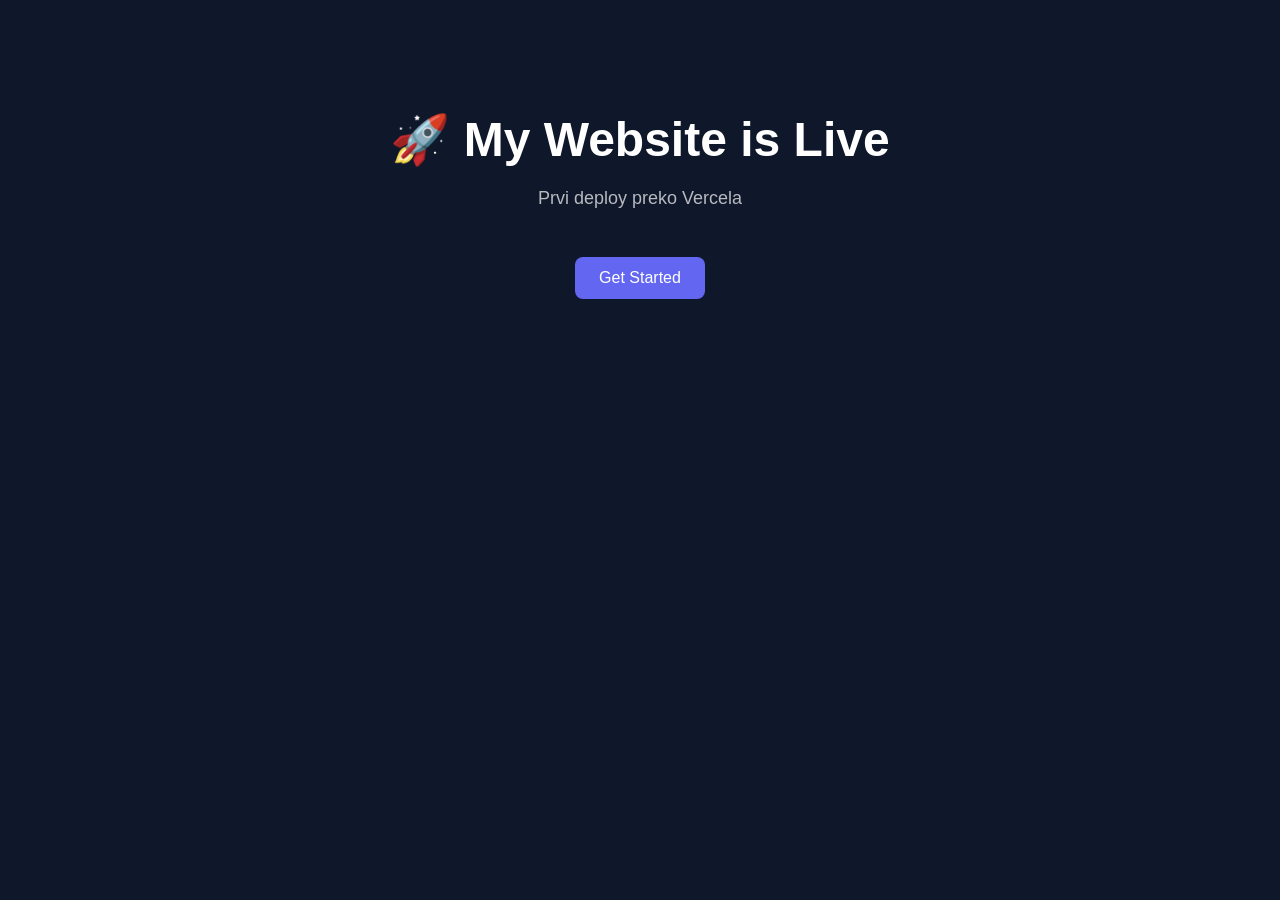
==== index.html @ 2cb1753d "Create index.html" ====
<!DOCTYPE html>
<html lang="en">
<head>
  <meta charset="UTF-8">
  <meta name="viewport" content="width=device-width, initial-scale=1.0">
  <title>My Website</title>
  <style>
    body {
      margin: 0;
      font-family: Arial, sans-serif;
      background: #0f172a;
      color: white;
      text-align: center;
    }
    .container {
      padding: 80px 20px;
    }
    h1 {
      font-size: 48px;
      margin-bottom: 20px;
    }
    p {
      font-size: 18px;
      opacity: 0.7;
    }
    .btn {
      margin-top: 30px;
      display: inline-block;
      padding: 12px 24px;
      background: #6366f1;
      color: white;
      border-radius: 8px;
      text-decoration: none;
    }
  </style>
</head>
<body>
  <div class="container">
    <h1>🚀 My Website is Live</h1>
    <p>Prvi deploy preko Vercela</p>
    <a href="#" class="btn">Get Started</a>
  </div>
</body>
</html>
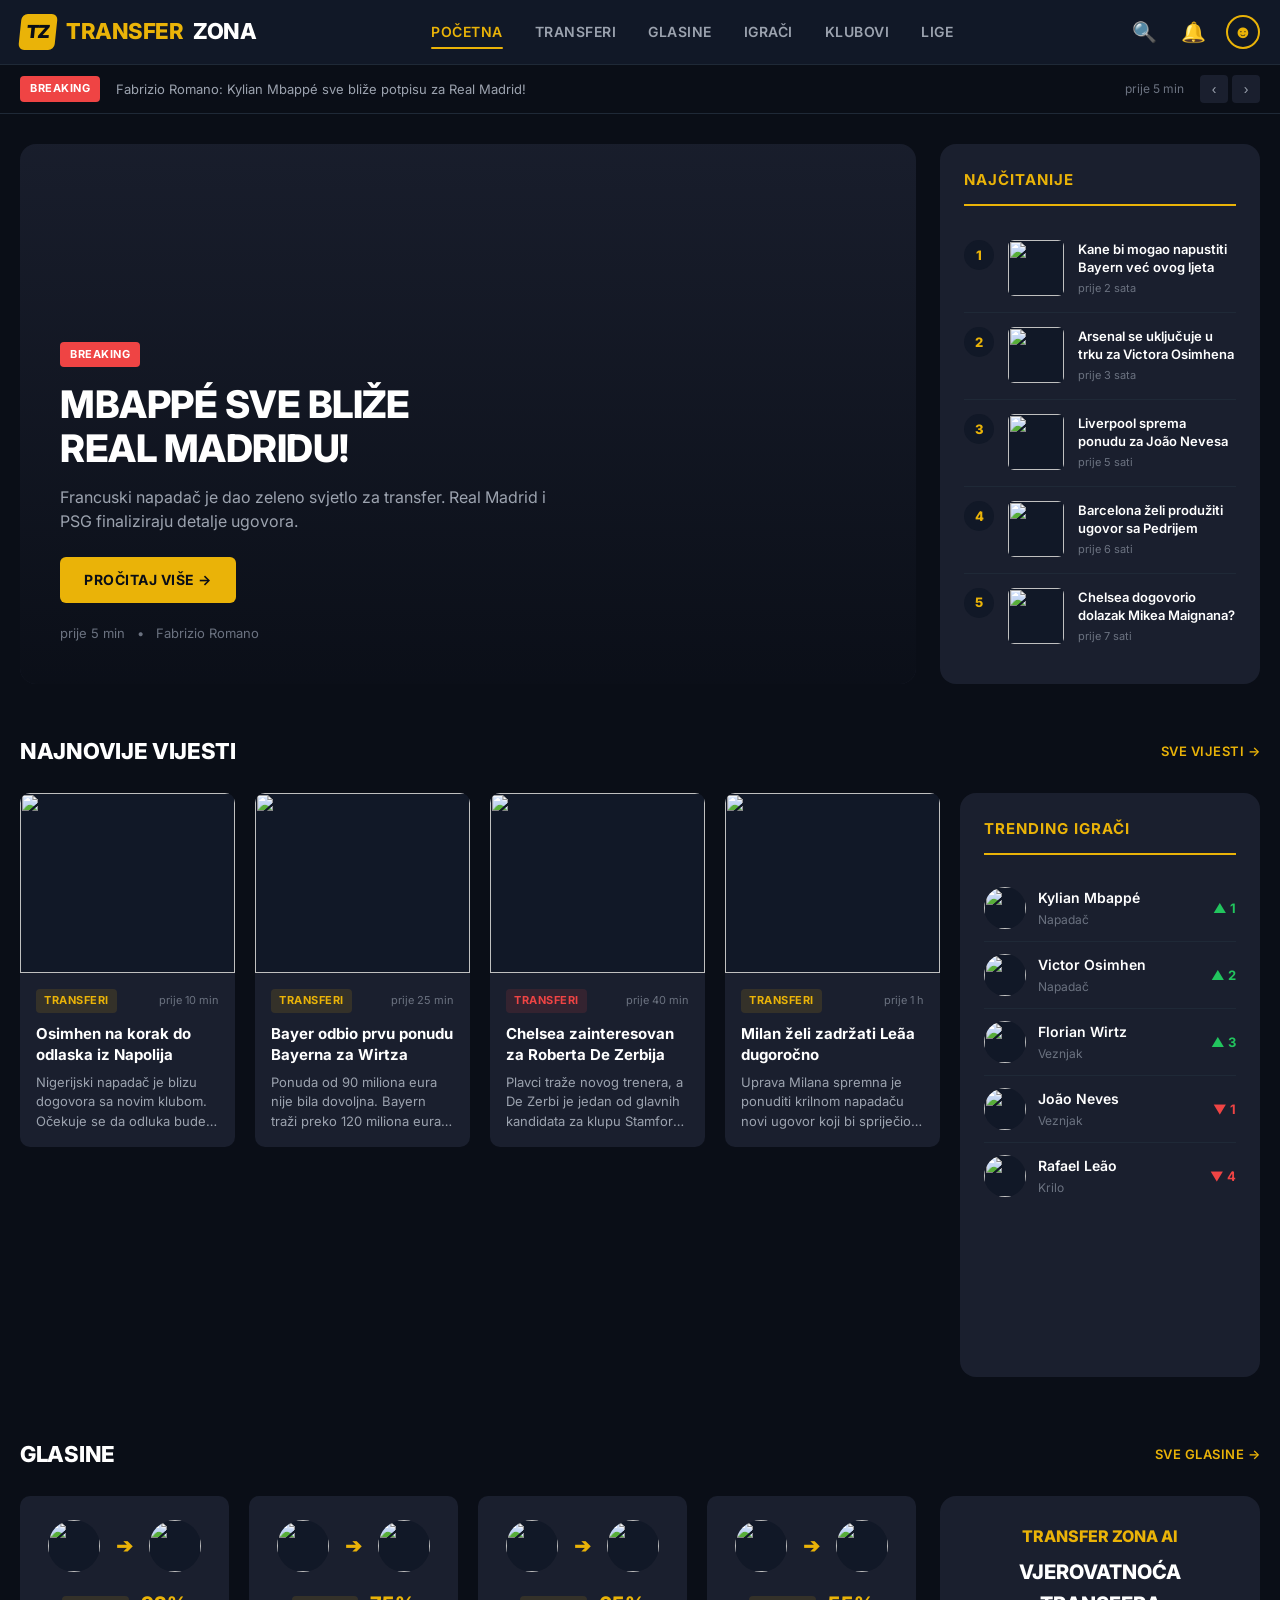
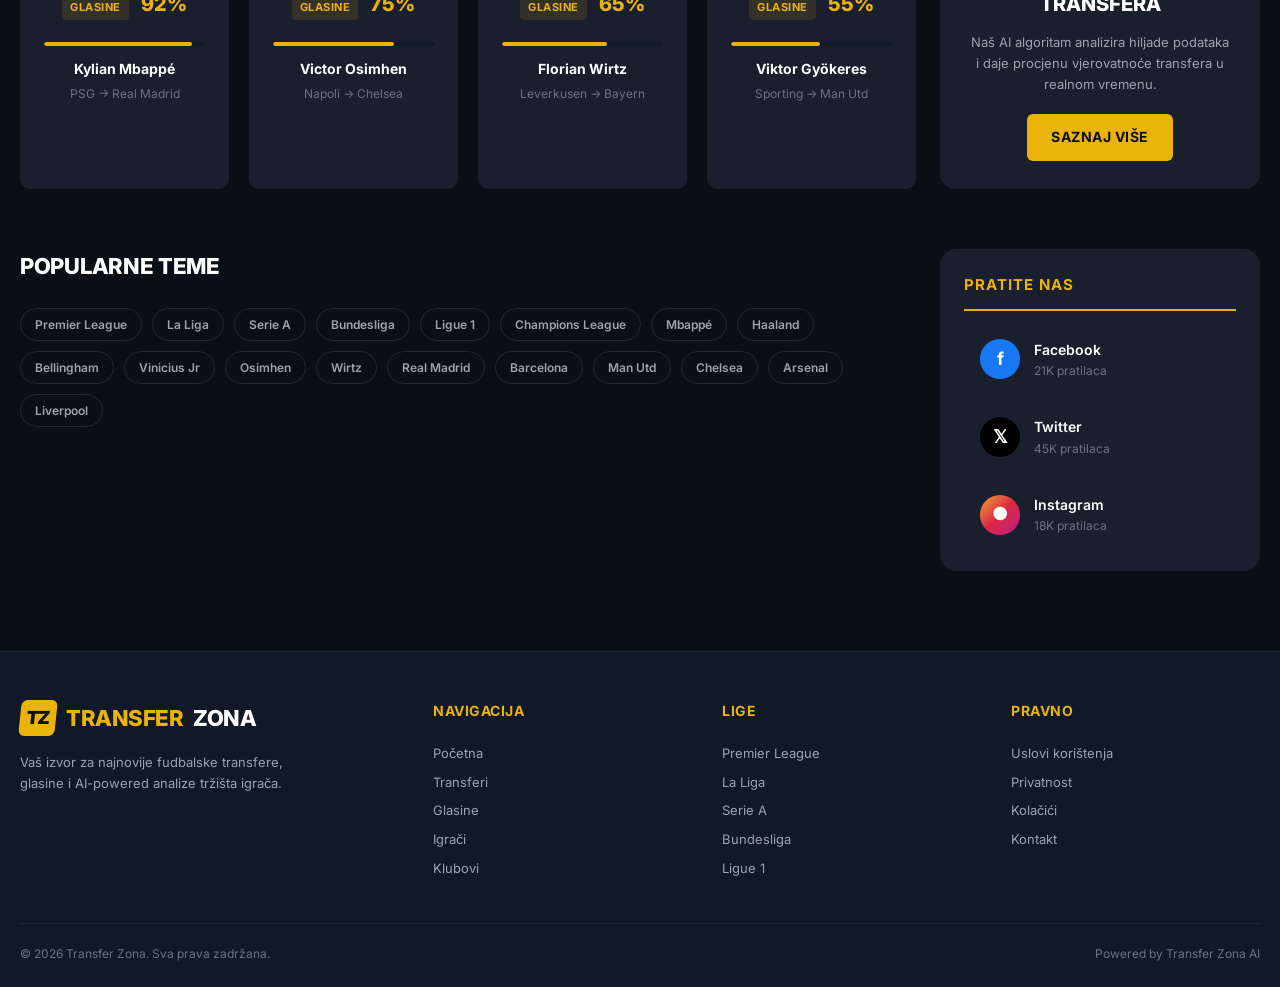
==== commit e36b3d13: "feat: Build Transfer Zona football transfer news site - Complete homepage with hero section, breakin" ====
--- a/index.html
+++ b/index.html
@@ -1,44 +1,443 @@
 <!DOCTYPE html>
-<html lang="en">
+<html lang="bs">
 <head>
   <meta charset="UTF-8">
   <meta name="viewport" content="width=device-width, initial-scale=1.0">
-  <title>My Website</title>
-  <style>
-    body {
-      margin: 0;
-      font-family: Arial, sans-serif;
-      background: #0f172a;
-      color: white;
-      text-align: center;
-    }
-    .container {
-      padding: 80px 20px;
-    }
-    h1 {
-      font-size: 48px;
-      margin-bottom: 20px;
-    }
-    p {
-      font-size: 18px;
-      opacity: 0.7;
-    }
-    .btn {
-      margin-top: 30px;
-      display: inline-block;
-      padding: 12px 24px;
-      background: #6366f1;
-      color: white;
-      border-radius: 8px;
-      text-decoration: none;
-    }
-  </style>
+  <title>Transfer Zona - Fudbalski Transferi, Glasine i Vijesti</title>
+  <meta name="description" content="Najnovije vijesti o fudbalskim transferima, glasine, AI procjene vjerovatnoće transfera i trending igrači.">
+  <link rel="preconnect" href="https://fonts.googleapis.com">
+  <link rel="preconnect" href="https://fonts.gstatic.com" crossorigin>
+  <link href="https://fonts.googleapis.com/css2?family=Inter:wght@400;500;600;700;800;900&display=swap" rel="stylesheet">
+  <link rel="stylesheet" href="css/styles.css">
 </head>
 <body>
-  <div class="container">
-    <h1>🚀 My Website is Live</h1>
-    <p>Prvi deploy preko Vercela</p>
-    <a href="#" class="btn">Get Started</a>
+
+  <!-- ===== HEADER ===== -->
+  <header class="header">
+    <div class="header-inner">
+      <a href="index.html" class="logo">
+        <div class="logo-icon">TZ</div>
+        <span>TRANSFER</span> <span style="color:#fff">ZONA</span>
+      </a>
+      <nav class="nav-links">
+        <a href="index.html" class="active">Početna</a>
+        <a href="#">Transferi</a>
+        <a href="#">Glasine</a>
+        <a href="#">Igrači</a>
+        <a href="#">Klubovi</a>
+        <a href="#">Lige</a>
+      </nav>
+      <div class="nav-actions">
+        <button title="Pretraga">&#128269;</button>
+        <button title="Obavještenja">&#128276;</button>
+        <div class="nav-avatar">&#9787;</div>
+      </div>
+      <button class="mobile-toggle" id="mobileToggle">&#9776;</button>
+    </div>
+  </header>
+
+  <!-- ===== BREAKING NEWS ===== -->
+  <div class="breaking-bar">
+    <div class="breaking-inner">
+      <span class="breaking-badge">Breaking</span>
+      <div class="breaking-text" id="breakingText">
+        <a href="article.html">Fabrizio Romano: Kylian Mbappé sve bliže potpisu za Real Madrid!</a>
+      </div>
+      <span class="breaking-time">prije 5 min</span>
+      <div class="breaking-nav">
+        <button onclick="prevBreaking()">&lsaquo;</button>
+        <button onclick="nextBreaking()">&rsaquo;</button>
+      </div>
+    </div>
   </div>
+
+  <!-- ===== HERO ===== -->
+  <section class="hero-section">
+    <div class="container">
+      <div class="hero-grid">
+        <a href="article.html" class="hero-card">
+          <div class="hero-card-bg" style="background-image: url('https://images.unsplash.com/photo-1553778263-73a83bab9b0c?w=900&q=80')"></div>
+          <div class="hero-card-content">
+            <span class="breaking-badge">Breaking</span>
+            <h1>Mbappé sve bliže<br>Real Madridu!</h1>
+            <p>Francuski napadač je dao zeleno svjetlo za transfer. Real Madrid i PSG finaliziraju detalje ugovora.</p>
+            <div class="hero-cta">Pročitaj više &rarr;</div>
+            <div class="hero-meta">
+              <span>prije 5 min</span>
+              <span>&bull;</span>
+              <span>Fabrizio Romano</span>
+            </div>
+          </div>
+        </a>
+        <div class="sidebar-box">
+          <div class="sidebar-title">Najčitanije</div>
+          <div class="most-read-item" onclick="location.href='article.html'">
+            <div class="most-read-num">1</div>
+            <div class="most-read-thumb">
+              <img src="https://images.unsplash.com/photo-1574629810360-7efbbe195018?w=100&q=60" alt="">
+            </div>
+            <div class="most-read-info">
+              <div class="most-read-title">Kane bi mogao napustiti Bayern već ovog ljeta</div>
+              <div class="most-read-time">prije 2 sata</div>
+            </div>
+          </div>
+          <div class="most-read-item">
+            <div class="most-read-num">2</div>
+            <div class="most-read-thumb">
+              <img src="https://images.unsplash.com/photo-1560272564-c83b66b1ad12?w=100&q=60" alt="">
+            </div>
+            <div class="most-read-info">
+              <div class="most-read-title">Arsenal se uključuje u trku za Victora Osimhena</div>
+              <div class="most-read-time">prije 3 sata</div>
+            </div>
+          </div>
+          <div class="most-read-item">
+            <div class="most-read-num">3</div>
+            <div class="most-read-thumb">
+              <img src="https://images.unsplash.com/photo-1522778119026-d647f0596c20?w=100&q=60" alt="">
+            </div>
+            <div class="most-read-info">
+              <div class="most-read-title">Liverpool sprema ponudu za João Nevesa</div>
+              <div class="most-read-time">prije 5 sati</div>
+            </div>
+          </div>
+          <div class="most-read-item">
+            <div class="most-read-num">4</div>
+            <div class="most-read-thumb">
+              <img src="https://images.unsplash.com/photo-1431324155629-1a6deb1dec8d?w=100&q=60" alt="">
+            </div>
+            <div class="most-read-info">
+              <div class="most-read-title">Barcelona želi produžiti ugovor sa Pedrijem</div>
+              <div class="most-read-time">prije 6 sati</div>
+            </div>
+          </div>
+          <div class="most-read-item">
+            <div class="most-read-num">5</div>
+            <div class="most-read-thumb">
+              <img src="https://images.unsplash.com/photo-1508098682722-e99c43a406b2?w=100&q=60" alt="">
+            </div>
+            <div class="most-read-info">
+              <div class="most-read-title">Chelsea dogovorio dolazak Mikea Maignana?</div>
+              <div class="most-read-time">prije 7 sati</div>
+            </div>
+          </div>
+        </div>
+      </div>
+    </div>
+  </section>
+
+  <!-- ===== NAJNOVIJE VIJESTI ===== -->
+  <section class="news-section">
+    <div class="container">
+      <div class="section-header">
+        <h2 class="section-title">Najnovije vijesti</h2>
+        <a href="#" class="section-link">Sve vijesti &rarr;</a>
+      </div>
+      <div class="news-grid with-sidebar">
+        <div class="news-card" onclick="location.href='article.html'">
+          <div class="news-card-image">
+            <img src="https://images.unsplash.com/photo-1579952363873-27f3bade9f55?w=400&q=70" alt="">
+          </div>
+          <div class="news-card-body">
+            <div class="news-card-meta">
+              <span class="news-tag">Transferi</span>
+              <span class="news-time">prije 10 min</span>
+            </div>
+            <h3>Osimhen na korak do odlaska iz Napolija</h3>
+            <p class="news-card-excerpt">Nigerijski napadač je blizu dogovora sa novim klubom. Očekuje se da odluka bude donesena uskoro.</p>
+          </div>
+        </div>
+        <div class="news-card">
+          <div class="news-card-image">
+            <img src="https://images.unsplash.com/photo-1606925797300-0b35e9d1794e?w=400&q=70" alt="">
+          </div>
+          <div class="news-card-body">
+            <div class="news-card-meta">
+              <span class="news-tag">Transferi</span>
+              <span class="news-time">prije 25 min</span>
+            </div>
+            <h3>Bayer odbio prvu ponudu Bayerna za Wirtza</h3>
+            <p class="news-card-excerpt">Ponuda od 90 miliona eura nije bila dovoljna. Bayern traži preko 120 miliona eura za svog mladog veznjaka.</p>
+          </div>
+        </div>
+        <div class="news-card">
+          <div class="news-card-image">
+            <img src="https://images.unsplash.com/photo-1517466787929-bc90951d0974?w=400&q=70" alt="">
+          </div>
+          <div class="news-card-body">
+            <div class="news-card-meta">
+              <span class="news-tag red">Transferi</span>
+              <span class="news-time">prije 40 min</span>
+            </div>
+            <h3>Chelsea zainteresovan za Roberta De Zerbija</h3>
+            <p class="news-card-excerpt">Plavci traže novog trenera, a De Zerbi je jedan od glavnih kandidata za klupu Stamford Bridgea.</p>
+          </div>
+        </div>
+        <div class="news-card">
+          <div class="news-card-image">
+            <img src="https://images.unsplash.com/photo-1489944440615-453fc2b6a9a9?w=400&q=70" alt="">
+          </div>
+          <div class="news-card-body">
+            <div class="news-card-meta">
+              <span class="news-tag">Transferi</span>
+              <span class="news-time">prije 1 h</span>
+            </div>
+            <h3>Milan želi zadržati Leãa dugoročno</h3>
+            <p class="news-card-excerpt">Uprava Milana spremna je ponuditi krilnom napadaču novi ugovor koji bi spriječio interes drugih klubova.</p>
+          </div>
+        </div>
+        <!-- Trending Players sidebar -->
+        <div class="trending-box">
+          <div class="trending-title">Trending igrači</div>
+          <div class="trending-player">
+            <div class="trending-avatar">
+              <img src="https://images.unsplash.com/photo-1553778263-73a83bab9b0c?w=80&q=60" alt="">
+            </div>
+            <div class="trending-player-info">
+              <div class="trending-player-name">Kylian Mbappé</div>
+              <div class="trending-player-pos">Napadač</div>
+            </div>
+            <div class="trending-change up">&#9650; 1</div>
+          </div>
+          <div class="trending-player">
+            <div class="trending-avatar">
+              <img src="https://images.unsplash.com/photo-1579952363873-27f3bade9f55?w=80&q=60" alt="">
+            </div>
+            <div class="trending-player-info">
+              <div class="trending-player-name">Victor Osimhen</div>
+              <div class="trending-player-pos">Napadač</div>
+            </div>
+            <div class="trending-change up">&#9650; 2</div>
+          </div>
+          <div class="trending-player">
+            <div class="trending-avatar">
+              <img src="https://images.unsplash.com/photo-1606925797300-0b35e9d1794e?w=80&q=60" alt="">
+            </div>
+            <div class="trending-player-info">
+              <div class="trending-player-name">Florian Wirtz</div>
+              <div class="trending-player-pos">Veznjak</div>
+            </div>
+            <div class="trending-change up">&#9650; 3</div>
+          </div>
+          <div class="trending-player">
+            <div class="trending-avatar">
+              <img src="https://images.unsplash.com/photo-1522778119026-d647f0596c20?w=80&q=60" alt="">
+            </div>
+            <div class="trending-player-info">
+              <div class="trending-player-name">João Neves</div>
+              <div class="trending-player-pos">Veznjak</div>
+            </div>
+            <div class="trending-change down">&#9660; 1</div>
+          </div>
+          <div class="trending-player">
+            <div class="trending-avatar">
+              <img src="https://images.unsplash.com/photo-1489944440615-453fc2b6a9a9?w=80&q=60" alt="">
+            </div>
+            <div class="trending-player-info">
+              <div class="trending-player-name">Rafael Leão</div>
+              <div class="trending-player-pos">Krilo</div>
+            </div>
+            <div class="trending-change down">&#9660; 4</div>
+          </div>
+        </div>
+      </div>
+    </div>
+  </section>
+
+  <!-- ===== GLASINE ===== -->
+  <section class="rumours-section">
+    <div class="container">
+      <div class="section-header">
+        <h2 class="section-title">Glasine</h2>
+        <a href="#" class="section-link">Sve glasine &rarr;</a>
+      </div>
+      <div style="display: grid; grid-template-columns: 1fr 320px; gap: 24px;">
+        <div class="rumours-grid">
+          <div class="rumour-card" onclick="location.href='article.html'">
+            <div class="rumour-clubs">
+              <div class="rumour-club-badge">
+                <img src="https://images.unsplash.com/photo-1574629810360-7efbbe195018?w=80&q=60" alt="">
+              </div>
+              <span class="rumour-arrow">&#10132;</span>
+              <div class="rumour-club-badge">
+                <img src="https://images.unsplash.com/photo-1553778263-73a83bab9b0c?w=80&q=60" alt="">
+              </div>
+            </div>
+            <div>
+              <span class="rumour-tag glasine">Glasine</span>
+              <span class="rumour-prob">92%</span>
+            </div>
+            <div class="rumour-prob-bar"><div class="rumour-prob-fill" style="width: 92%"></div></div>
+            <div class="rumour-player">Kylian Mbappé</div>
+            <div class="rumour-route">PSG &rarr; Real Madrid</div>
+          </div>
+          <div class="rumour-card">
+            <div class="rumour-clubs">
+              <div class="rumour-club-badge">
+                <img src="https://images.unsplash.com/photo-1579952363873-27f3bade9f55?w=80&q=60" alt="">
+              </div>
+              <span class="rumour-arrow">&#10132;</span>
+              <div class="rumour-club-badge">
+                <img src="https://images.unsplash.com/photo-1560272564-c83b66b1ad12?w=80&q=60" alt="">
+              </div>
+            </div>
+            <div>
+              <span class="rumour-tag glasine">Glasine</span>
+              <span class="rumour-prob">75%</span>
+            </div>
+            <div class="rumour-prob-bar"><div class="rumour-prob-fill" style="width: 75%"></div></div>
+            <div class="rumour-player">Victor Osimhen</div>
+            <div class="rumour-route">Napoli &rarr; Chelsea</div>
+          </div>
+          <div class="rumour-card">
+            <div class="rumour-clubs">
+              <div class="rumour-club-badge">
+                <img src="https://images.unsplash.com/photo-1606925797300-0b35e9d1794e?w=80&q=60" alt="">
+              </div>
+              <span class="rumour-arrow">&#10132;</span>
+              <div class="rumour-club-badge">
+                <img src="https://images.unsplash.com/photo-1574629810360-7efbbe195018?w=80&q=60" alt="">
+              </div>
+            </div>
+            <div>
+              <span class="rumour-tag glasine">Glasine</span>
+              <span class="rumour-prob">65%</span>
+            </div>
+            <div class="rumour-prob-bar"><div class="rumour-prob-fill" style="width: 65%"></div></div>
+            <div class="rumour-player">Florian Wirtz</div>
+            <div class="rumour-route">Leverkusen &rarr; Bayern</div>
+          </div>
+          <div class="rumour-card">
+            <div class="rumour-clubs">
+              <div class="rumour-club-badge">
+                <img src="https://images.unsplash.com/photo-1431324155629-1a6deb1dec8d?w=80&q=60" alt="">
+              </div>
+              <span class="rumour-arrow">&#10132;</span>
+              <div class="rumour-club-badge">
+                <img src="https://images.unsplash.com/photo-1508098682722-e99c43a406b2?w=80&q=60" alt="">
+              </div>
+            </div>
+            <div>
+              <span class="rumour-tag glasine">Glasine</span>
+              <span class="rumour-prob">55%</span>
+            </div>
+            <div class="rumour-prob-bar"><div class="rumour-prob-fill" style="width: 55%"></div></div>
+            <div class="rumour-player">Viktor Gyökeres</div>
+            <div class="rumour-route">Sporting &rarr; Man Utd</div>
+          </div>
+        </div>
+        <!-- AI Box -->
+        <div class="ai-box">
+          <div class="ai-box-title">Transfer Zona AI</div>
+          <div class="ai-box-subtitle">Vjerovatnoća transfera</div>
+          <p>Naš AI algoritam analizira hiljade podataka i daje procjenu vjerovatnoće transfera u realnom vremenu.</p>
+          <a href="#" class="hero-cta">Saznaj više</a>
+        </div>
+      </div>
+    </div>
+  </section>
+
+  <!-- ===== FOLLOW US ===== -->
+  <section class="social-section">
+    <div class="container">
+      <div style="display: grid; grid-template-columns: 1fr 320px; gap: 24px;">
+        <div>
+          <div class="section-header">
+            <h2 class="section-title">Popularne teme</h2>
+          </div>
+          <div style="display: flex; flex-wrap: wrap; gap: 10px;">
+            <a href="#" class="tag-pill">Premier League</a>
+            <a href="#" class="tag-pill">La Liga</a>
+            <a href="#" class="tag-pill">Serie A</a>
+            <a href="#" class="tag-pill">Bundesliga</a>
+            <a href="#" class="tag-pill">Ligue 1</a>
+            <a href="#" class="tag-pill">Champions League</a>
+            <a href="#" class="tag-pill">Mbappé</a>
+            <a href="#" class="tag-pill">Haaland</a>
+            <a href="#" class="tag-pill">Bellingham</a>
+            <a href="#" class="tag-pill">Vinicius Jr</a>
+            <a href="#" class="tag-pill">Osimhen</a>
+            <a href="#" class="tag-pill">Wirtz</a>
+            <a href="#" class="tag-pill">Real Madrid</a>
+            <a href="#" class="tag-pill">Barcelona</a>
+            <a href="#" class="tag-pill">Man Utd</a>
+            <a href="#" class="tag-pill">Chelsea</a>
+            <a href="#" class="tag-pill">Arsenal</a>
+            <a href="#" class="tag-pill">Liverpool</a>
+          </div>
+        </div>
+        <div class="social-box">
+          <div class="social-title">Pratite nas</div>
+          <div class="social-links">
+            <a href="#" class="social-link">
+              <div class="social-icon fb">f</div>
+              <div class="social-info">
+                <div class="social-name">Facebook</div>
+                <div class="social-count">21K pratilaca</div>
+              </div>
+            </a>
+            <a href="#" class="social-link">
+              <div class="social-icon tw">𝕏</div>
+              <div class="social-info">
+                <div class="social-name">Twitter</div>
+                <div class="social-count">45K pratilaca</div>
+              </div>
+            </a>
+            <a href="#" class="social-link">
+              <div class="social-icon ig">&#9679;</div>
+              <div class="social-info">
+                <div class="social-name">Instagram</div>
+                <div class="social-count">18K pratilaca</div>
+              </div>
+            </a>
+          </div>
+        </div>
+      </div>
+    </div>
+  </section>
+
+  <!-- ===== FOOTER ===== -->
+  <footer class="footer">
+    <div class="container">
+      <div class="footer-grid">
+        <div class="footer-brand">
+          <a href="index.html" class="logo">
+            <div class="logo-icon">TZ</div>
+            <span>TRANSFER</span> <span style="color:#fff">ZONA</span>
+          </a>
+          <p>Vaš izvor za najnovije fudbalske transfere, glasine i AI-powered analize tržišta igrača.</p>
+        </div>
+        <div class="footer-col">
+          <h4>Navigacija</h4>
+          <a href="index.html">Početna</a>
+          <a href="#">Transferi</a>
+          <a href="#">Glasine</a>
+          <a href="#">Igrači</a>
+          <a href="#">Klubovi</a>
+        </div>
+        <div class="footer-col">
+          <h4>Lige</h4>
+          <a href="#">Premier League</a>
+          <a href="#">La Liga</a>
+          <a href="#">Serie A</a>
+          <a href="#">Bundesliga</a>
+          <a href="#">Ligue 1</a>
+        </div>
+        <div class="footer-col">
+          <h4>Pravno</h4>
+          <a href="#">Uslovi korištenja</a>
+          <a href="#">Privatnost</a>
+          <a href="#">Kolačići</a>
+          <a href="#">Kontakt</a>
+        </div>
+      </div>
+      <div class="footer-bottom">
+        <span>&copy; 2026 Transfer Zona. Sva prava zadržana.</span>
+        <span>Powered by Transfer Zona AI</span>
+      </div>
+    </div>
+  </footer>
+
+  <script src="js/main.js"></script>
 </body>
 </html>
--- a/css/styles.css
+++ b/css/styles.css
@@ -0,0 +1,1279 @@
+/* ==============================
+   Transfer Zona - Global Styles
+   ============================== */
+
+:root {
+  --bg-primary: #0a0e17;
+  --bg-secondary: #111827;
+  --bg-card: #1a1f2e;
+  --bg-card-hover: #222840;
+  --accent: #eab308;
+  --accent-hover: #facc15;
+  --text-primary: #ffffff;
+  --text-secondary: #9ca3af;
+  --text-muted: #6b7280;
+  --border-color: #1f2937;
+  --danger: #ef4444;
+  --success: #22c55e;
+  --info: #3b82f6;
+  --purple: #6366f1;
+  --gradient-hero: linear-gradient(135deg, rgba(234,179,8,0.15) 0%, rgba(10,14,23,0) 50%);
+  --radius-sm: 6px;
+  --radius-md: 10px;
+  --radius-lg: 16px;
+  --radius-xl: 20px;
+  --shadow-card: 0 4px 24px rgba(0,0,0,0.3);
+  --shadow-hover: 0 8px 32px rgba(0,0,0,0.5);
+  --transition: 0.25s ease;
+  --font-main: 'Inter', -apple-system, BlinkMacSystemFont, 'Segoe UI', sans-serif;
+  --max-width: 1280px;
+}
+
+* {
+  margin: 0;
+  padding: 0;
+  box-sizing: border-box;
+}
+
+html {
+  scroll-behavior: smooth;
+}
+
+body {
+  font-family: var(--font-main);
+  background: var(--bg-primary);
+  color: var(--text-primary);
+  line-height: 1.6;
+  -webkit-font-smoothing: antialiased;
+}
+
+a {
+  color: inherit;
+  text-decoration: none;
+  transition: color var(--transition);
+}
+
+img {
+  max-width: 100%;
+  height: auto;
+  display: block;
+}
+
+ul { list-style: none; }
+
+.container {
+  max-width: var(--max-width);
+  margin: 0 auto;
+  padding: 0 20px;
+}
+
+/* ==============================
+   Header / Navbar
+   ============================== */
+
+.header {
+  background: var(--bg-secondary);
+  border-bottom: 1px solid var(--border-color);
+  position: sticky;
+  top: 0;
+  z-index: 1000;
+}
+
+.header-inner {
+  display: flex;
+  align-items: center;
+  justify-content: space-between;
+  height: 64px;
+  max-width: var(--max-width);
+  margin: 0 auto;
+  padding: 0 20px;
+}
+
+.logo {
+  display: flex;
+  align-items: center;
+  gap: 10px;
+  font-weight: 800;
+  font-size: 22px;
+  letter-spacing: -0.5px;
+}
+
+.logo-icon {
+  width: 36px;
+  height: 36px;
+  background: var(--accent);
+  border-radius: 6px;
+  display: flex;
+  align-items: center;
+  justify-content: center;
+  font-weight: 900;
+  font-size: 18px;
+  color: var(--bg-primary);
+  transform: skewX(-6deg);
+}
+
+.logo span:first-of-type { color: var(--accent); }
+
+.nav-links {
+  display: flex;
+  gap: 32px;
+  align-items: center;
+}
+
+.nav-links a {
+  font-size: 14px;
+  font-weight: 600;
+  text-transform: uppercase;
+  letter-spacing: 0.5px;
+  color: var(--text-secondary);
+  position: relative;
+  padding: 4px 0;
+}
+
+.nav-links a:hover,
+.nav-links a.active {
+  color: var(--accent);
+}
+
+.nav-links a.active::after {
+  content: '';
+  position: absolute;
+  bottom: -2px;
+  left: 0;
+  right: 0;
+  height: 2px;
+  background: var(--accent);
+  border-radius: 1px;
+}
+
+.nav-actions {
+  display: flex;
+  align-items: center;
+  gap: 16px;
+}
+
+.nav-actions button {
+  background: none;
+  border: none;
+  color: var(--text-secondary);
+  cursor: pointer;
+  font-size: 20px;
+  padding: 4px;
+  transition: color var(--transition);
+}
+
+.nav-actions button:hover {
+  color: var(--text-primary);
+}
+
+.nav-avatar {
+  width: 34px;
+  height: 34px;
+  border-radius: 50%;
+  border: 2px solid var(--accent);
+  display: flex;
+  align-items: center;
+  justify-content: center;
+  color: var(--accent);
+  font-size: 18px;
+  cursor: pointer;
+}
+
+.mobile-toggle {
+  display: none;
+  background: none;
+  border: none;
+  color: var(--text-primary);
+  font-size: 24px;
+  cursor: pointer;
+}
+
+/* ==============================
+   Breaking News Ticker
+   ============================== */
+
+.breaking-bar {
+  background: var(--bg-primary);
+  border-bottom: 1px solid var(--border-color);
+  padding: 10px 0;
+  overflow: hidden;
+}
+
+.breaking-inner {
+  display: flex;
+  align-items: center;
+  gap: 16px;
+  max-width: var(--max-width);
+  margin: 0 auto;
+  padding: 0 20px;
+}
+
+.breaking-badge {
+  background: var(--danger);
+  color: white;
+  font-size: 11px;
+  font-weight: 700;
+  padding: 4px 10px;
+  border-radius: 4px;
+  text-transform: uppercase;
+  letter-spacing: 0.5px;
+  white-space: nowrap;
+  animation: pulse-badge 2s ease-in-out infinite;
+}
+
+@keyframes pulse-badge {
+  0%, 100% { opacity: 1; }
+  50% { opacity: 0.7; }
+}
+
+.breaking-text {
+  flex: 1;
+  font-size: 13px;
+  color: var(--text-secondary);
+  white-space: nowrap;
+  overflow: hidden;
+  text-overflow: ellipsis;
+}
+
+.breaking-text a:hover { color: var(--accent); }
+
+.breaking-time {
+  font-size: 12px;
+  color: var(--text-muted);
+  white-space: nowrap;
+}
+
+.breaking-nav {
+  display: flex;
+  gap: 4px;
+}
+
+.breaking-nav button {
+  background: var(--bg-card);
+  border: none;
+  color: var(--text-secondary);
+  width: 28px;
+  height: 28px;
+  border-radius: 4px;
+  cursor: pointer;
+  font-size: 14px;
+  transition: all var(--transition);
+}
+
+.breaking-nav button:hover {
+  background: var(--accent);
+  color: var(--bg-primary);
+}
+
+/* ==============================
+   Hero Section
+   ============================== */
+
+.hero-section {
+  padding: 30px 0;
+}
+
+.hero-grid {
+  display: grid;
+  grid-template-columns: 1fr 320px;
+  gap: 24px;
+}
+
+.hero-card {
+  position: relative;
+  border-radius: var(--radius-lg);
+  overflow: hidden;
+  background: var(--bg-card);
+  min-height: 440px;
+  display: flex;
+  flex-direction: column;
+  justify-content: flex-end;
+}
+
+.hero-card-bg {
+  position: absolute;
+  inset: 0;
+  background-size: cover;
+  background-position: center top;
+  z-index: 1;
+}
+
+.hero-card-bg::after {
+  content: '';
+  position: absolute;
+  inset: 0;
+  background: linear-gradient(to top, rgba(10,14,23,0.95) 0%, rgba(10,14,23,0.6) 40%, rgba(10,14,23,0.1) 100%);
+}
+
+.hero-card-content {
+  position: relative;
+  z-index: 2;
+  padding: 40px;
+}
+
+.hero-card .breaking-badge {
+  display: inline-block;
+  margin-bottom: 16px;
+}
+
+.hero-card h1 {
+  font-size: 38px;
+  font-weight: 800;
+  line-height: 1.15;
+  margin-bottom: 14px;
+  text-transform: uppercase;
+  letter-spacing: -0.5px;
+}
+
+.hero-card p {
+  font-size: 16px;
+  color: var(--text-secondary);
+  margin-bottom: 24px;
+  max-width: 500px;
+  line-height: 1.5;
+}
+
+.hero-cta {
+  display: inline-flex;
+  align-items: center;
+  gap: 8px;
+  background: var(--accent);
+  color: var(--bg-primary);
+  font-weight: 700;
+  font-size: 14px;
+  padding: 12px 24px;
+  border-radius: var(--radius-sm);
+  border: none;
+  cursor: pointer;
+  text-transform: uppercase;
+  letter-spacing: 0.5px;
+  transition: all var(--transition);
+}
+
+.hero-cta:hover {
+  background: var(--accent-hover);
+  transform: translateX(4px);
+}
+
+.hero-meta {
+  display: flex;
+  align-items: center;
+  gap: 12px;
+  margin-top: 20px;
+  font-size: 13px;
+  color: var(--text-muted);
+}
+
+.hero-meta span { display: flex; align-items: center; gap: 4px; }
+
+/* ==============================
+   Sidebar - Most Read
+   ============================== */
+
+.sidebar-box {
+  background: var(--bg-card);
+  border-radius: var(--radius-lg);
+  padding: 24px;
+  height: 100%;
+}
+
+.sidebar-title {
+  font-size: 15px;
+  font-weight: 700;
+  text-transform: uppercase;
+  letter-spacing: 1px;
+  color: var(--accent);
+  margin-bottom: 20px;
+  padding-bottom: 12px;
+  border-bottom: 2px solid var(--accent);
+}
+
+.most-read-item {
+  display: flex;
+  align-items: flex-start;
+  gap: 14px;
+  padding: 14px 0;
+  border-bottom: 1px solid var(--border-color);
+  cursor: pointer;
+  transition: all var(--transition);
+}
+
+.most-read-item:last-child { border-bottom: none; }
+.most-read-item:hover { padding-left: 4px; }
+.most-read-item:hover .most-read-title { color: var(--accent); }
+
+.most-read-num {
+  width: 30px;
+  height: 30px;
+  min-width: 30px;
+  background: var(--bg-secondary);
+  border-radius: 50%;
+  display: flex;
+  align-items: center;
+  justify-content: center;
+  font-weight: 800;
+  font-size: 13px;
+  color: var(--accent);
+}
+
+.most-read-thumb {
+  width: 56px;
+  height: 56px;
+  min-width: 56px;
+  border-radius: var(--radius-sm);
+  overflow: hidden;
+  background: var(--bg-secondary);
+}
+
+.most-read-thumb img {
+  width: 100%;
+  height: 100%;
+  object-fit: cover;
+}
+
+.most-read-info { flex: 1; }
+
+.most-read-title {
+  font-size: 13px;
+  font-weight: 600;
+  line-height: 1.4;
+  margin-bottom: 4px;
+  transition: color var(--transition);
+}
+
+.most-read-time {
+  font-size: 11px;
+  color: var(--text-muted);
+}
+
+/* ==============================
+   Section Titles
+   ============================== */
+
+.section-header {
+  display: flex;
+  align-items: center;
+  justify-content: space-between;
+  margin-bottom: 24px;
+}
+
+.section-title {
+  font-size: 22px;
+  font-weight: 800;
+  text-transform: uppercase;
+  letter-spacing: -0.3px;
+}
+
+.section-link {
+  display: flex;
+  align-items: center;
+  gap: 6px;
+  font-size: 13px;
+  font-weight: 600;
+  color: var(--accent);
+  text-transform: uppercase;
+  letter-spacing: 0.5px;
+}
+
+.section-link:hover { gap: 10px; }
+
+/* ==============================
+   News Cards Grid
+   ============================== */
+
+.news-section {
+  padding: 20px 0 40px;
+}
+
+.news-grid {
+  display: grid;
+  grid-template-columns: repeat(4, 1fr);
+  gap: 20px;
+}
+
+.news-grid.with-sidebar {
+  grid-template-columns: repeat(4, 1fr) 300px;
+}
+
+.news-card {
+  background: var(--bg-card);
+  border-radius: var(--radius-md);
+  overflow: hidden;
+  transition: all var(--transition);
+  cursor: pointer;
+}
+
+.news-card:hover {
+  transform: translateY(-4px);
+  box-shadow: var(--shadow-hover);
+}
+
+.news-card-image {
+  position: relative;
+  height: 180px;
+  overflow: hidden;
+  background: var(--bg-secondary);
+}
+
+.news-card-image img {
+  width: 100%;
+  height: 100%;
+  object-fit: cover;
+  transition: transform 0.4s ease;
+}
+
+.news-card:hover .news-card-image img {
+  transform: scale(1.05);
+}
+
+.news-card-body {
+  padding: 16px;
+}
+
+.news-card-meta {
+  display: flex;
+  align-items: center;
+  justify-content: space-between;
+  margin-bottom: 10px;
+}
+
+.news-tag {
+  font-size: 11px;
+  font-weight: 700;
+  text-transform: uppercase;
+  letter-spacing: 0.5px;
+  color: var(--accent);
+  background: rgba(234,179,8,0.12);
+  padding: 3px 8px;
+  border-radius: 4px;
+}
+
+.news-tag.red {
+  color: var(--danger);
+  background: rgba(239,68,68,0.12);
+}
+
+.news-time {
+  font-size: 11px;
+  color: var(--text-muted);
+}
+
+.news-card h3 {
+  font-size: 15px;
+  font-weight: 700;
+  line-height: 1.4;
+  margin-bottom: 8px;
+  transition: color var(--transition);
+}
+
+.news-card:hover h3 { color: var(--accent); }
+
+.news-card-excerpt {
+  font-size: 13px;
+  color: var(--text-secondary);
+  line-height: 1.5;
+  display: -webkit-box;
+  -webkit-line-clamp: 3;
+  -webkit-box-orient: vertical;
+  overflow: hidden;
+}
+
+/* ==============================
+   Trending Players Sidebar
+   ============================== */
+
+.trending-box {
+  background: var(--bg-card);
+  border-radius: var(--radius-lg);
+  padding: 24px;
+  grid-row: span 2;
+}
+
+.trending-title {
+  font-size: 15px;
+  font-weight: 700;
+  text-transform: uppercase;
+  letter-spacing: 1px;
+  color: var(--accent);
+  margin-bottom: 20px;
+  padding-bottom: 12px;
+  border-bottom: 2px solid var(--accent);
+}
+
+.trending-player {
+  display: flex;
+  align-items: center;
+  gap: 12px;
+  padding: 12px 0;
+  border-bottom: 1px solid var(--border-color);
+  transition: all var(--transition);
+  cursor: pointer;
+}
+
+.trending-player:last-child { border-bottom: none; }
+.trending-player:hover { padding-left: 4px; }
+
+.trending-avatar {
+  width: 42px;
+  height: 42px;
+  border-radius: 50%;
+  background: var(--bg-secondary);
+  overflow: hidden;
+}
+
+.trending-avatar img {
+  width: 100%;
+  height: 100%;
+  object-fit: cover;
+}
+
+.trending-player-info { flex: 1; }
+
+.trending-player-name {
+  font-size: 14px;
+  font-weight: 600;
+}
+
+.trending-player:hover .trending-player-name { color: var(--accent); }
+
+.trending-player-pos {
+  font-size: 12px;
+  color: var(--text-muted);
+}
+
+.trending-change {
+  display: flex;
+  align-items: center;
+  gap: 4px;
+  font-size: 13px;
+  font-weight: 700;
+}
+
+.trending-change.up { color: var(--success); }
+.trending-change.down { color: var(--danger); }
+
+/* ==============================
+   Rumours / Glasine Section
+   ============================== */
+
+.rumours-section {
+  padding: 20px 0 40px;
+}
+
+.rumours-grid {
+  display: grid;
+  grid-template-columns: repeat(4, 1fr);
+  gap: 20px;
+}
+
+.rumour-card {
+  background: var(--bg-card);
+  border-radius: var(--radius-md);
+  padding: 24px;
+  text-align: center;
+  transition: all var(--transition);
+  cursor: pointer;
+  position: relative;
+  overflow: hidden;
+}
+
+.rumour-card:hover {
+  transform: translateY(-4px);
+  box-shadow: var(--shadow-hover);
+}
+
+.rumour-clubs {
+  display: flex;
+  align-items: center;
+  justify-content: center;
+  gap: 16px;
+  margin-bottom: 16px;
+}
+
+.rumour-club-badge {
+  width: 52px;
+  height: 52px;
+  border-radius: 50%;
+  background: var(--bg-secondary);
+  display: flex;
+  align-items: center;
+  justify-content: center;
+  font-size: 24px;
+  overflow: hidden;
+}
+
+.rumour-club-badge img {
+  width: 100%;
+  height: 100%;
+  object-fit: cover;
+}
+
+.rumour-arrow {
+  color: var(--accent);
+  font-size: 20px;
+  font-weight: 700;
+}
+
+.rumour-tag {
+  display: inline-block;
+  font-size: 11px;
+  font-weight: 700;
+  text-transform: uppercase;
+  letter-spacing: 0.5px;
+  padding: 3px 8px;
+  border-radius: 4px;
+  margin-bottom: 10px;
+}
+
+.rumour-tag.glasine {
+  color: var(--accent);
+  background: rgba(234,179,8,0.12);
+}
+
+.rumour-prob {
+  display: inline-flex;
+  align-items: center;
+  gap: 6px;
+  font-size: 20px;
+  font-weight: 800;
+  color: var(--accent);
+  margin-left: 8px;
+}
+
+.rumour-prob-bar {
+  width: 100%;
+  height: 4px;
+  background: var(--bg-secondary);
+  border-radius: 2px;
+  margin: 12px 0;
+  overflow: hidden;
+}
+
+.rumour-prob-fill {
+  height: 100%;
+  background: var(--accent);
+  border-radius: 2px;
+  transition: width 1s ease;
+}
+
+.rumour-player {
+  font-size: 14px;
+  font-weight: 700;
+  margin-bottom: 4px;
+}
+
+.rumour-route {
+  font-size: 12px;
+  color: var(--text-muted);
+}
+
+/* ==============================
+   AI Box
+   ============================== */
+
+.ai-box {
+  background: var(--bg-card);
+  border-radius: var(--radius-lg);
+  padding: 28px;
+  text-align: center;
+}
+
+.ai-box-title {
+  font-size: 16px;
+  font-weight: 800;
+  text-transform: uppercase;
+  color: var(--accent);
+  margin-bottom: 6px;
+}
+
+.ai-box-subtitle {
+  font-size: 20px;
+  font-weight: 800;
+  text-transform: uppercase;
+  margin-bottom: 12px;
+}
+
+.ai-box p {
+  font-size: 13px;
+  color: var(--text-secondary);
+  line-height: 1.6;
+  margin-bottom: 20px;
+}
+
+.ai-box .hero-cta {
+  display: inline-flex;
+}
+
+/* ==============================
+   Follow Us / Social
+   ============================== */
+
+.social-section {
+  padding: 20px 0 40px;
+}
+
+.social-box {
+  background: var(--bg-card);
+  border-radius: var(--radius-lg);
+  padding: 24px;
+}
+
+.social-title {
+  font-size: 15px;
+  font-weight: 700;
+  text-transform: uppercase;
+  letter-spacing: 1px;
+  color: var(--accent);
+  margin-bottom: 16px;
+  padding-bottom: 12px;
+  border-bottom: 2px solid var(--accent);
+}
+
+.social-links {
+  display: flex;
+  flex-direction: column;
+  gap: 12px;
+}
+
+.social-link {
+  display: flex;
+  align-items: center;
+  gap: 14px;
+  padding: 12px 16px;
+  border-radius: var(--radius-sm);
+  transition: all var(--transition);
+  cursor: pointer;
+}
+
+.social-link:hover { background: var(--bg-secondary); }
+
+.social-icon {
+  width: 40px;
+  height: 40px;
+  border-radius: 50%;
+  display: flex;
+  align-items: center;
+  justify-content: center;
+  font-size: 18px;
+  font-weight: 700;
+  color: white;
+}
+
+.social-icon.fb { background: #1877f2; }
+.social-icon.tw { background: #000; }
+.social-icon.ig { background: linear-gradient(135deg, #f09433, #e6683c, #dc2743, #cc2366, #bc1888); }
+
+.social-info .social-name {
+  font-size: 14px;
+  font-weight: 600;
+}
+
+.social-info .social-count {
+  font-size: 12px;
+  color: var(--text-muted);
+}
+
+/* ==============================
+   Footer
+   ============================== */
+
+.footer {
+  background: var(--bg-secondary);
+  border-top: 1px solid var(--border-color);
+  padding: 48px 0 24px;
+  margin-top: 40px;
+}
+
+.footer-grid {
+  display: grid;
+  grid-template-columns: 1.5fr 1fr 1fr 1fr;
+  gap: 40px;
+  margin-bottom: 40px;
+}
+
+.footer-brand .logo { margin-bottom: 16px; }
+
+.footer-brand p {
+  font-size: 13px;
+  color: var(--text-secondary);
+  line-height: 1.6;
+  max-width: 300px;
+}
+
+.footer-col h4 {
+  font-size: 14px;
+  font-weight: 700;
+  text-transform: uppercase;
+  letter-spacing: 0.5px;
+  margin-bottom: 16px;
+  color: var(--accent);
+}
+
+.footer-col a {
+  display: block;
+  font-size: 13px;
+  color: var(--text-secondary);
+  padding: 4px 0;
+  transition: color var(--transition);
+}
+
+.footer-col a:hover { color: var(--accent); }
+
+.footer-bottom {
+  border-top: 1px solid var(--border-color);
+  padding-top: 20px;
+  display: flex;
+  align-items: center;
+  justify-content: space-between;
+  font-size: 12px;
+  color: var(--text-muted);
+}
+
+/* ==============================
+   Article Page
+   ============================== */
+
+.article-hero {
+  position: relative;
+  height: 480px;
+  overflow: hidden;
+}
+
+.article-hero-bg {
+  position: absolute;
+  inset: 0;
+  background-size: cover;
+  background-position: center top;
+}
+
+.article-hero-bg::after {
+  content: '';
+  position: absolute;
+  inset: 0;
+  background: linear-gradient(to top, var(--bg-primary) 0%, rgba(10,14,23,0.4) 50%, rgba(10,14,23,0.2) 100%);
+}
+
+.article-layout {
+  display: grid;
+  grid-template-columns: 1fr 360px;
+  gap: 32px;
+  padding: 30px 0 60px;
+  margin-top: -80px;
+  position: relative;
+  z-index: 2;
+}
+
+.article-main {}
+
+.article-header {
+  margin-bottom: 32px;
+}
+
+.article-header .breaking-badge {
+  display: inline-block;
+  margin-bottom: 14px;
+}
+
+.article-header h1 {
+  font-size: 36px;
+  font-weight: 800;
+  line-height: 1.15;
+  margin-bottom: 12px;
+  letter-spacing: -0.5px;
+}
+
+.article-subtitle {
+  font-size: 17px;
+  color: var(--text-secondary);
+  line-height: 1.5;
+  margin-bottom: 20px;
+}
+
+.article-meta {
+  display: flex;
+  align-items: center;
+  gap: 24px;
+  padding-bottom: 20px;
+  border-bottom: 1px solid var(--border-color);
+}
+
+.article-meta-left {
+  display: flex;
+  align-items: center;
+  gap: 16px;
+  font-size: 13px;
+  color: var(--text-muted);
+}
+
+.article-meta-left a {
+  color: var(--accent);
+  font-weight: 600;
+}
+
+.article-meta-right {
+  margin-left: auto;
+  display: flex;
+  align-items: center;
+  gap: 6px;
+}
+
+.article-share-label {
+  font-size: 13px;
+  color: var(--text-muted);
+  margin-right: 6px;
+}
+
+.share-btn {
+  width: 34px;
+  height: 34px;
+  border-radius: 50%;
+  background: var(--bg-card);
+  border: none;
+  color: var(--text-secondary);
+  font-size: 15px;
+  cursor: pointer;
+  display: flex;
+  align-items: center;
+  justify-content: center;
+  transition: all var(--transition);
+}
+
+.share-btn:hover {
+  background: var(--accent);
+  color: var(--bg-primary);
+}
+
+.article-body {
+  font-size: 16px;
+  line-height: 1.8;
+  color: var(--text-secondary);
+}
+
+.article-body p {
+  margin-bottom: 20px;
+}
+
+.article-body strong {
+  color: var(--text-primary);
+}
+
+.article-blockquote {
+  border-left: 4px solid var(--accent);
+  background: var(--bg-card);
+  padding: 24px 28px;
+  margin: 32px 0;
+  border-radius: 0 var(--radius-md) var(--radius-md) 0;
+}
+
+.article-blockquote p {
+  font-size: 17px;
+  font-style: italic;
+  color: var(--text-primary);
+  margin-bottom: 10px;
+  line-height: 1.6;
+}
+
+.article-blockquote cite {
+  font-size: 13px;
+  color: var(--accent);
+  font-style: normal;
+  font-weight: 600;
+}
+
+.article-tags {
+  display: flex;
+  align-items: center;
+  gap: 10px;
+  margin-top: 40px;
+  padding-top: 24px;
+  border-top: 1px solid var(--border-color);
+  flex-wrap: wrap;
+}
+
+.article-tags span {
+  font-size: 13px;
+  color: var(--text-muted);
+  font-weight: 600;
+  text-transform: uppercase;
+  letter-spacing: 0.5px;
+}
+
+.tag-pill {
+  font-size: 12px;
+  font-weight: 600;
+  padding: 6px 14px;
+  border-radius: 20px;
+  border: 1px solid var(--border-color);
+  color: var(--text-secondary);
+  transition: all var(--transition);
+  cursor: pointer;
+}
+
+.tag-pill:hover {
+  border-color: var(--accent);
+  color: var(--accent);
+  background: rgba(234,179,8,0.08);
+}
+
+/* Article Sidebar - AI Probability */
+
+.ai-probability-card {
+  background: var(--bg-card);
+  border-radius: var(--radius-lg);
+  padding: 28px;
+  text-align: center;
+  margin-bottom: 24px;
+}
+
+.ai-prob-title {
+  font-size: 14px;
+  font-weight: 700;
+  text-transform: uppercase;
+  letter-spacing: 1px;
+  color: var(--accent);
+  margin-bottom: 4px;
+}
+
+.ai-prob-subtitle {
+  font-size: 12px;
+  color: var(--text-muted);
+  text-transform: uppercase;
+  letter-spacing: 0.5px;
+  margin-bottom: 20px;
+}
+
+.ai-prob-value {
+  font-size: 72px;
+  font-weight: 900;
+  color: var(--accent);
+  line-height: 1;
+  margin-bottom: 24px;
+}
+
+.ai-prob-value span {
+  font-size: 36px;
+}
+
+.ai-prob-clubs {
+  display: flex;
+  align-items: center;
+  justify-content: center;
+  gap: 24px;
+  margin-bottom: 16px;
+}
+
+.ai-prob-club {
+  text-align: center;
+}
+
+.ai-prob-club-badge {
+  width: 56px;
+  height: 56px;
+  border-radius: 50%;
+  background: var(--bg-secondary);
+  margin: 0 auto 8px;
+  display: flex;
+  align-items: center;
+  justify-content: center;
+  font-size: 28px;
+  overflow: hidden;
+}
+
+.ai-prob-club-badge img {
+  width: 100%;
+  height: 100%;
+  object-fit: cover;
+}
+
+.ai-prob-club-name {
+  font-size: 12px;
+  color: var(--text-secondary);
+  font-weight: 600;
+}
+
+.ai-prob-player-name {
+  font-size: 12px;
+  color: var(--text-secondary);
+  font-weight: 600;
+}
+
+.ai-prob-arrow {
+  font-size: 24px;
+  color: var(--text-muted);
+}
+
+/* Related Articles */
+
+.related-section {
+  padding: 40px 0;
+}
+
+.related-grid {
+  display: grid;
+  grid-template-columns: repeat(4, 1fr);
+  gap: 20px;
+}
+
+/* ==============================
+   Responsive
+   ============================== */
+
+@media (max-width: 1024px) {
+  .hero-grid {
+    grid-template-columns: 1fr;
+  }
+  .news-grid {
+    grid-template-columns: repeat(2, 1fr);
+  }
+  .news-grid.with-sidebar {
+    grid-template-columns: repeat(2, 1fr);
+  }
+  .trending-box {
+    grid-column: span 2;
+    grid-row: auto;
+  }
+  .rumours-grid {
+    grid-template-columns: repeat(2, 1fr);
+  }
+  .article-layout {
+    grid-template-columns: 1fr;
+  }
+  .footer-grid {
+    grid-template-columns: 1fr 1fr;
+  }
+  .related-grid {
+    grid-template-columns: repeat(2, 1fr);
+  }
+}
+
+@media (max-width: 768px) {
+  .nav-links { display: none; }
+  .mobile-toggle { display: block; }
+  
+  .hero-card h1 { font-size: 28px; }
+  .hero-card-content { padding: 24px; }
+  .hero-card { min-height: 360px; }
+  
+  .news-grid,
+  .news-grid.with-sidebar {
+    grid-template-columns: 1fr;
+  }
+  
+  .trending-box { grid-column: auto; }
+  
+  .rumours-grid {
+    grid-template-columns: 1fr;
+  }
+  
+  .footer-grid {
+    grid-template-columns: 1fr;
+  }
+  
+  .article-header h1 { font-size: 26px; }
+  
+  .related-grid {
+    grid-template-columns: 1fr;
+  }
+  
+  .section-title { font-size: 18px; }
+}
